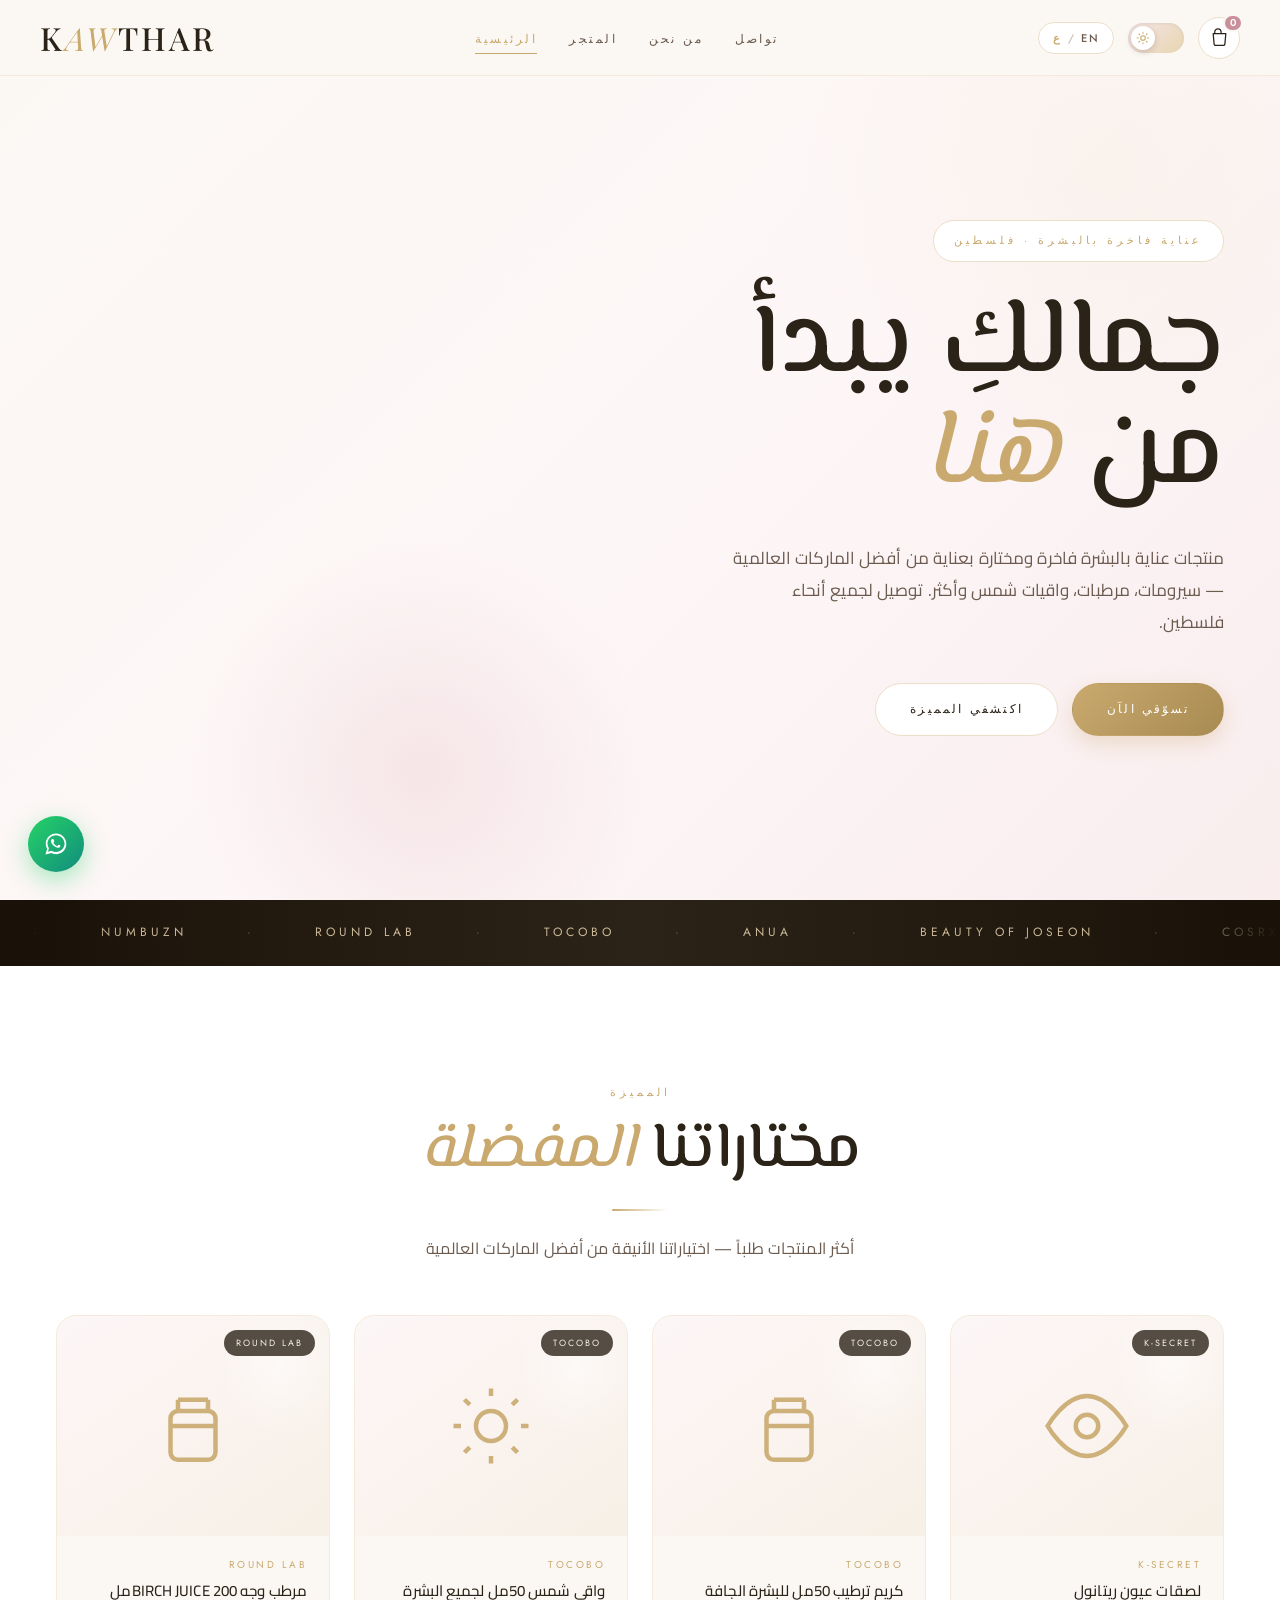
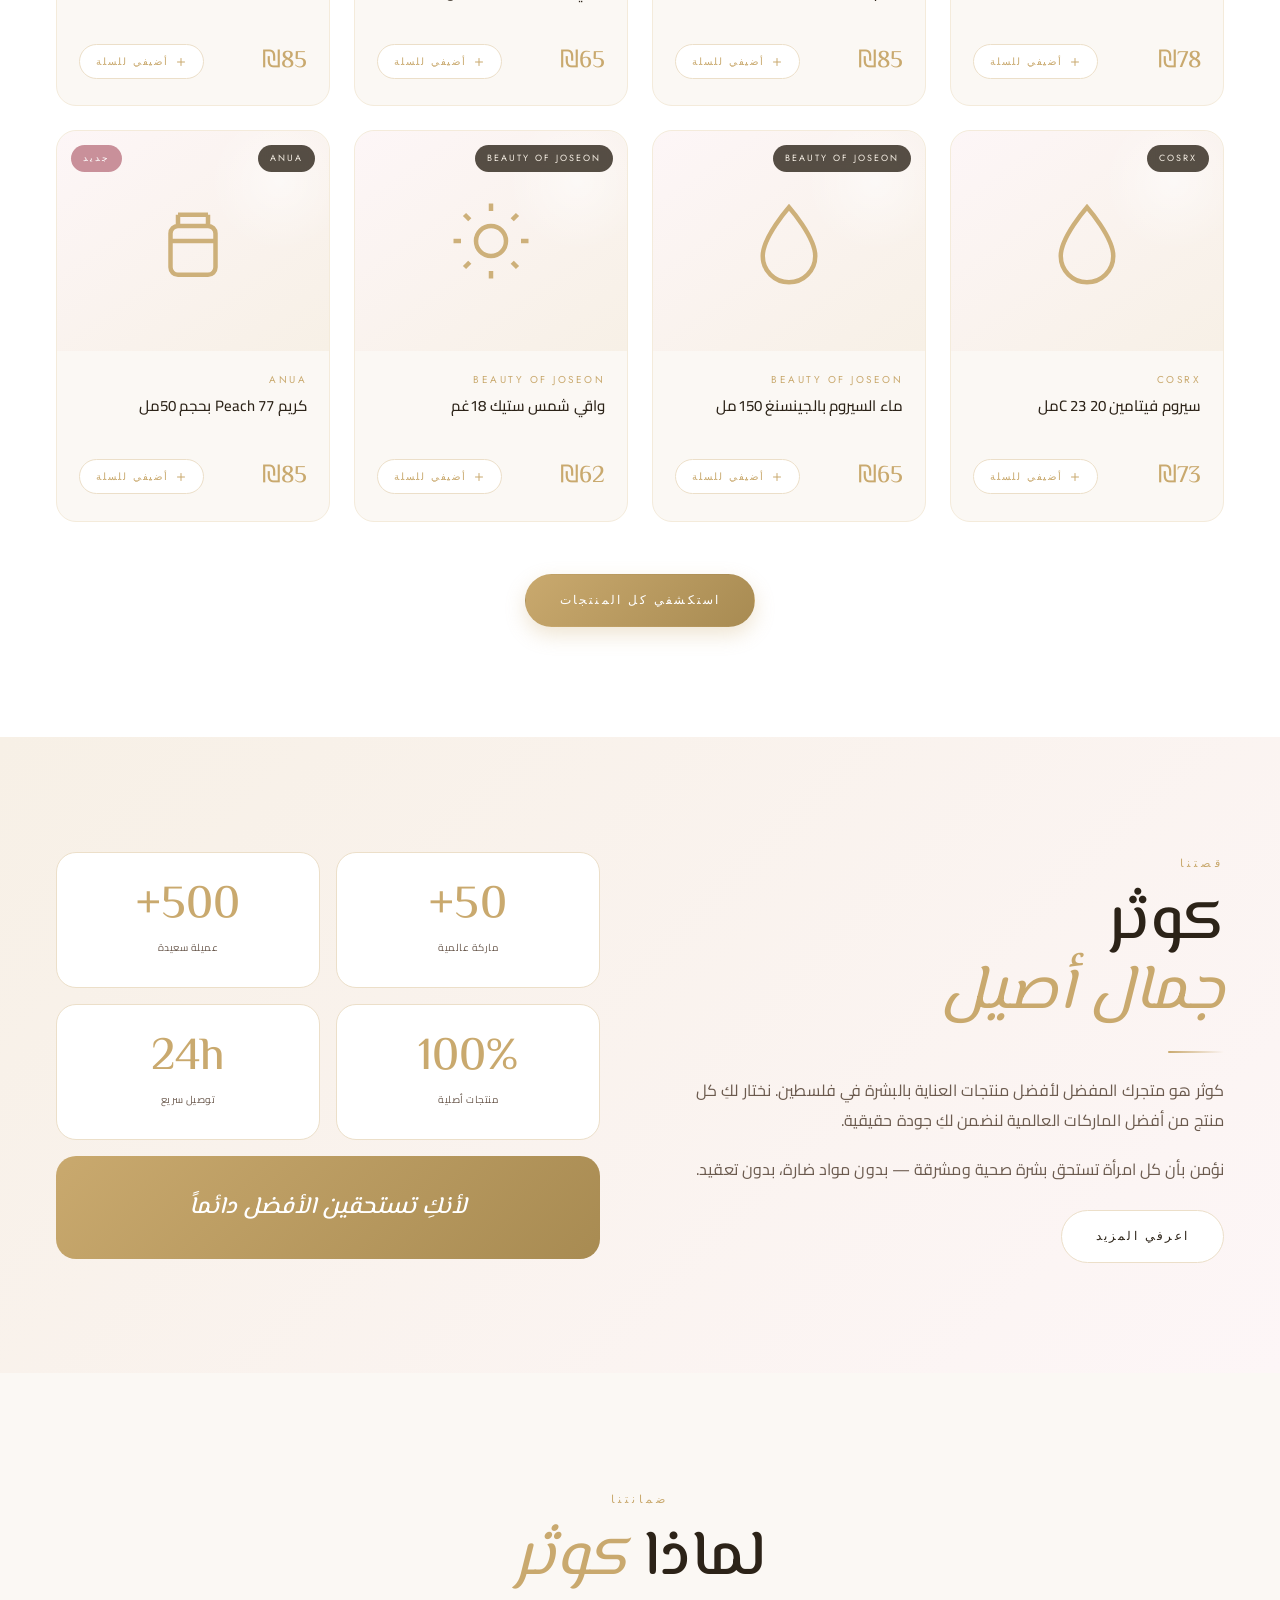
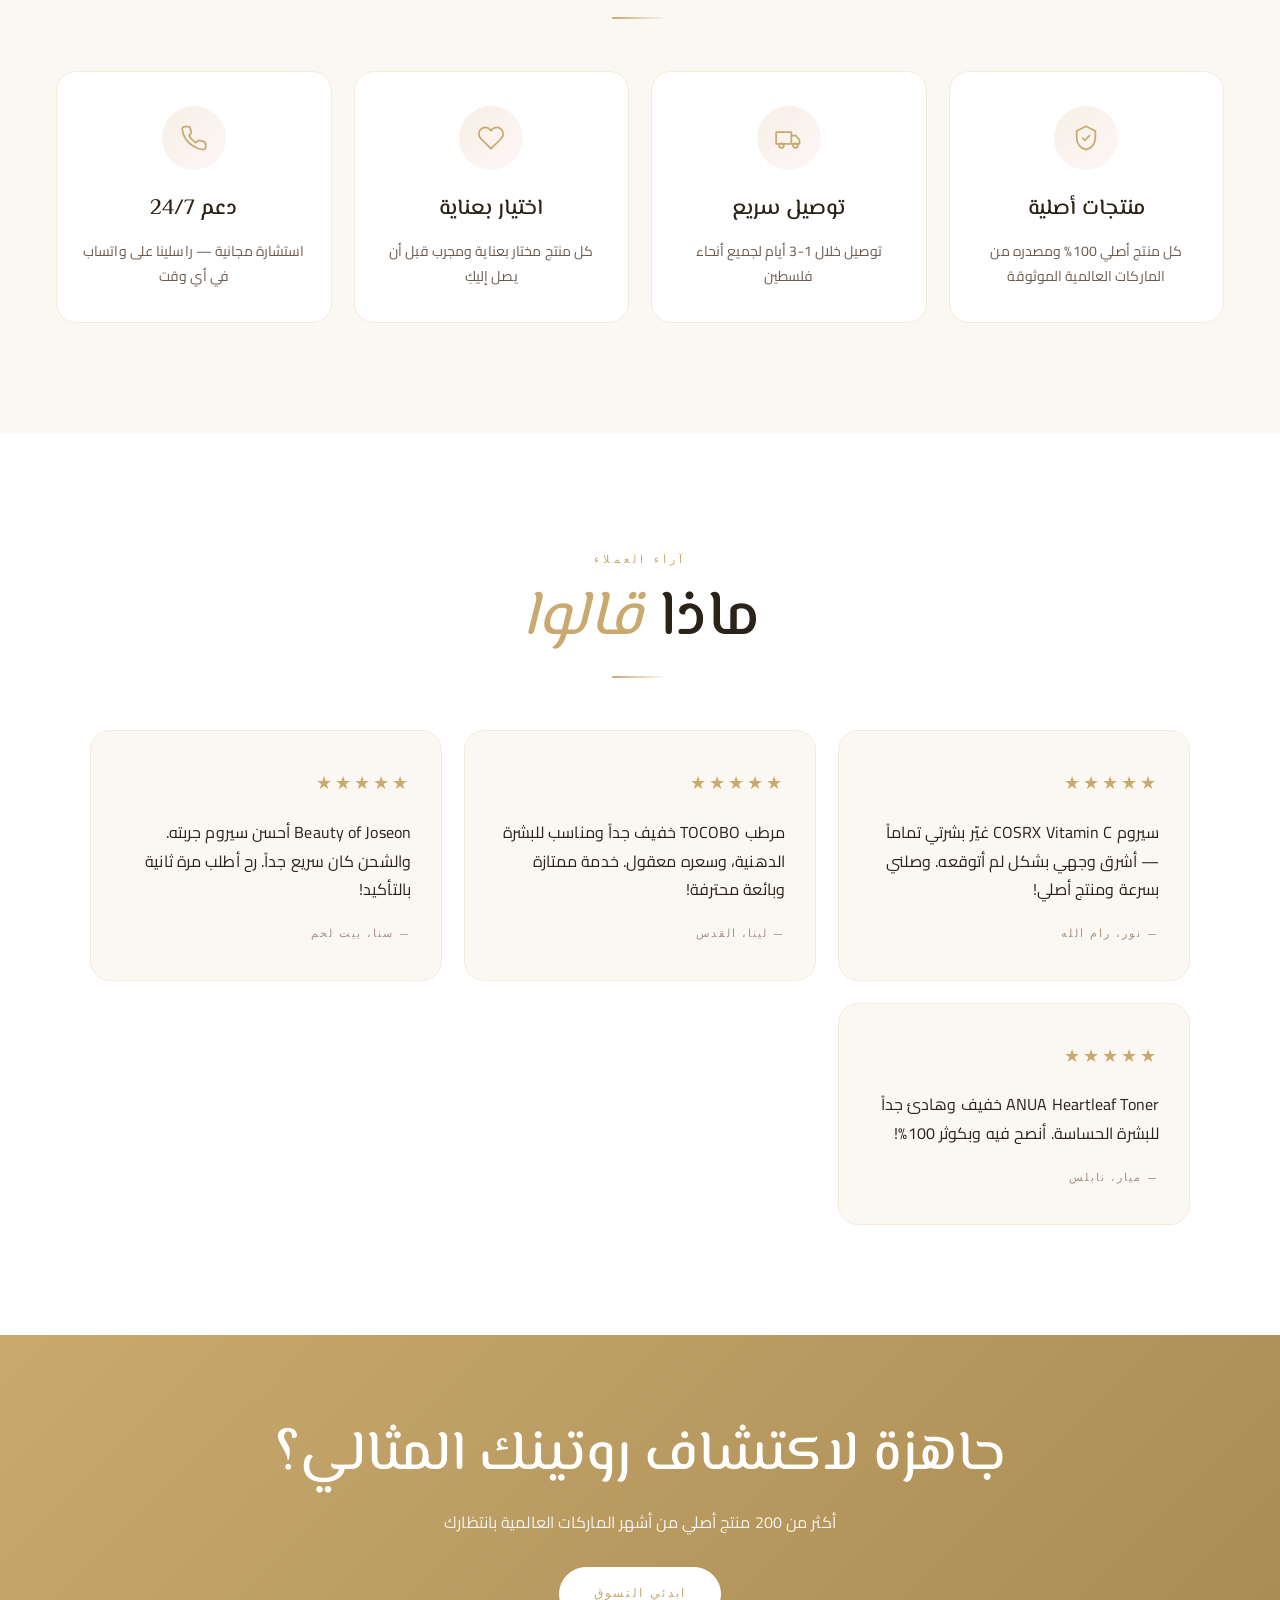
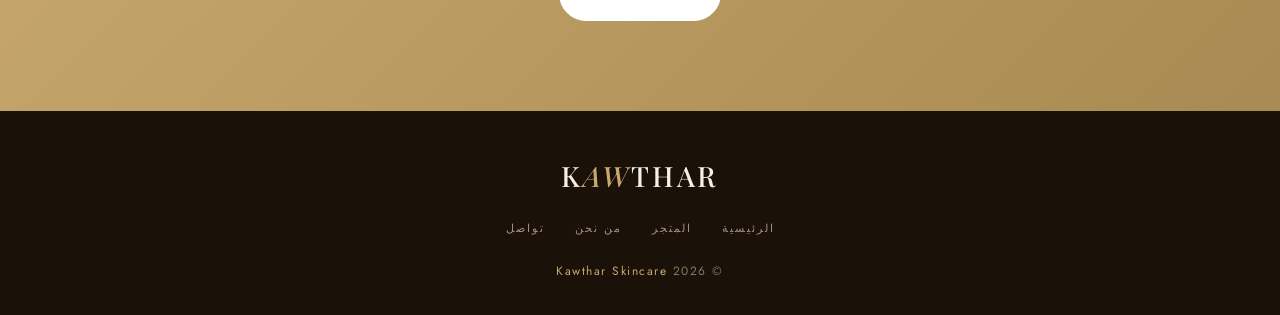
==== index.html @ 33d64863 "Your commit message" ====
<!DOCTYPE html>
<html lang="ar" dir="rtl">
<head>
<meta charset="UTF-8">
<meta name="viewport" content="width=device-width, initial-scale=1.0">
<title data-ar="كوثر | عناية فاخرة بالبشرة" data-en="Kawthar | Luxury Skincare">كوثر | عناية فاخرة بالبشرة</title>
<link rel="preconnect" href="https://fonts.googleapis.com">
<link rel="preconnect" href="https://fonts.gstatic.com" crossorigin>
<link href="https://fonts.googleapis.com/css2?family=Playfair+Display:ital,wght@0,400;0,500;0,600;1,400;1,500&family=Cormorant+Garamond:ital,wght@0,400;0,500;1,400&family=Jost:wght@300;400;500;600&family=Cairo:wght@300;400;500;600;700&family=El+Messiri:wght@400;500;600;700&display=swap" rel="stylesheet">
<link rel="stylesheet" href="shared.css">
</head>
<body>

<nav></nav>

<section class="hero">
  <div class="hero-content">
    <span class="hero-tag" data-ar="عناية فاخرة بالبشرة · فلسطين" data-en="Luxury Skincare · Palestine">عناية فاخرة بالبشرة · فلسطين</span>
    <h1>
      <span data-ar="جمالكِ يبدأ" data-en="Your beauty">جمالكِ يبدأ</span><br>
      <span data-ar="من" data-en="begins">من</span> <em data-ar="هنا" data-en="here">هنا</em>
    </h1>
    <p data-ar="منتجات عناية بالبشرة فاخرة ومختارة بعناية من أفضل الماركات العالمية — سيرومات، مرطبات، واقيات شمس وأكثر. توصيل لجميع أنحاء فلسطين."
       data-en="Luxury skincare hand-picked from the world's finest brands — serums, moisturizers, sunscreens and more. Delivery across Palestine.">
      منتجات عناية بالبشرة فاخرة ومختارة بعناية من أفضل الماركات العالمية — سيرومات، مرطبات، واقيات شمس وأكثر. توصيل لجميع أنحاء فلسطين.
    </p>
    <div class="hero-btns">
      <a href="shop.html" class="btn btn-gold" data-ar="تسوّقي الآن" data-en="Shop Now">تسوّقي الآن</a>
      <a href="#featured" class="btn btn-soft" data-ar="اكتشفي المميزة" data-en="Discover Featured">اكتشفي المميزة</a>
    </div>
  </div>
</section>

<div class="brands-bar"></div>

<section class="products-section" id="featured">
  <div class="center-wrap" style="margin-bottom:52px">
    <span class="section-tag" data-ar="المميزة" data-en="Featured">المميزة</span>
    <h2 class="section-title">
      <span data-ar="مختاراتنا" data-en="Our">مختاراتنا</span>
      <em data-ar="المفضلة" data-en="Favorites">المفضلة</em>
    </h2>
    <div class="divider"></div>
    <p class="section-sub" data-ar="أكثر المنتجات طلباً — اختياراتنا الأنيقة من أفضل الماركات العالمية"
       data-en="The most-loved picks — our curated selection from the world's finest brands">
      أكثر المنتجات طلباً — اختياراتنا الأنيقة من أفضل الماركات العالمية
    </p>
  </div>
  <div class="product-grid" id="featuredGrid"></div>
  <div style="text-align:center;margin-top:52px">
    <a href="shop.html" class="btn btn-gold" data-ar="استكشفي كل المنتجات" data-en="Browse All Products">استكشفي كل المنتجات</a>
  </div>
</section>

<section class="about-section">
  <div class="about-content">
    <span class="section-tag" data-ar="قصتنا" data-en="Our Story">قصتنا</span>
    <h2 class="section-title">
      <span data-ar="كوثر" data-en="Kawthar">كوثر</span><br>
      <em data-ar="جمال أصيل" data-en="Timeless Beauty">جمال أصيل</em>
    </h2>
    <div class="divider"></div>
    <p class="section-sub" style="margin-bottom:18px"
       data-ar="كوثر هو متجرك المفضل لأفضل منتجات العناية بالبشرة في فلسطين. نختار لكِ كل منتج من أفضل الماركات العالمية لنضمن لكِ جودة حقيقية."
       data-en="Kawthar is your favorite destination for the finest skincare in Palestine. Every product is hand-picked from the world's best brands to guarantee true quality.">
      كوثر هو متجرك المفضل لأفضل منتجات العناية بالبشرة في فلسطين.
    </p>
    <p class="section-sub" style="margin-bottom:26px"
       data-ar="نؤمن بأن كل امرأة تستحق بشرة صحية ومشرقة — بدون مواد ضارة، بدون تعقيد."
       data-en="We believe every woman deserves healthy, glowing skin — no harsh ingredients, no complications.">
      نؤمن بأن كل امرأة تستحق بشرة صحية ومشرقة.
    </p>
    <a href="about.html" class="btn btn-soft" data-ar="اعرفي المزيد" data-en="Learn More">اعرفي المزيد</a>
  </div>
  <div class="about-visuals">
    <div class="about-stat"><span class="num">50+</span><span class="lbl lbl-ar" data-ar="ماركة عالمية" data-en="Global Brands">ماركة عالمية</span></div>
    <div class="about-stat"><span class="num">500+</span><span class="lbl lbl-ar" data-ar="عميلة سعيدة" data-en="Happy Clients">عميلة سعيدة</span></div>
    <div class="about-stat"><span class="num">100%</span><span class="lbl lbl-ar" data-ar="منتجات أصلية" data-en="Authentic">منتجات أصلية</span></div>
    <div class="about-stat"><span class="num">24h</span><span class="lbl lbl-ar" data-ar="توصيل سريع" data-en="Fast Delivery">توصيل سريع</span></div>
    <div class="about-big"><p data-ar="لأنكِ تستحقين الأفضل دائماً" data-en="Because you always deserve the best">لأنكِ تستحقين الأفضل دائماً</p></div>
  </div>
</section>

<section class="policy-section center-wrap">
  <span class="section-tag" data-ar="ضمانتنا" data-en="Our Promise">ضمانتنا</span>
  <h2 class="section-title"><span data-ar="لماذا" data-en="Why">لماذا</span> <em data-ar="كوثر" data-en="Kawthar">كوثر</em></h2>
  <div class="divider"></div>
  <div class="policy-grid">
    <div class="policy-card">
      <div class="policy-icon" id="pIcon1"></div>
      <h3 data-ar="منتجات أصلية" data-en="100% Authentic">منتجات أصلية</h3>
      <p data-ar="كل منتج أصلي 100% ومصدره من الماركات العالمية الموثوقة" data-en="Every product is 100% genuine, sourced from trusted global brands.">
        كل منتج أصلي 100% ومصدره من الماركات العالمية الموثوقة
      </p>
    </div>
    <div class="policy-card">
      <div class="policy-icon" id="pIcon2"></div>
      <h3 data-ar="توصيل سريع" data-en="Fast Delivery">توصيل سريع</h3>
      <p data-ar="توصيل خلال 1-3 أيام لجميع أنحاء فلسطين" data-en="1–3 day delivery all across Palestine.">
        توصيل خلال 1-3 أيام لجميع أنحاء فلسطين
      </p>
    </div>
    <div class="policy-card">
      <div class="policy-icon" id="pIcon3"></div>
      <h3 data-ar="اختيار بعناية" data-en="Hand-picked">اختيار بعناية</h3>
      <p data-ar="كل منتج مختار بعناية ومجرب قبل أن يصل إليكِ" data-en="Every item is tried and tested before it reaches you.">
        كل منتج مختار بعناية ومجرب قبل أن يصل إليكِ
      </p>
    </div>
    <div class="policy-card">
      <div class="policy-icon" id="pIcon4"></div>
      <h3 data-ar="دعم 24/7" data-en="24/7 Support">دعم 24/7</h3>
      <p data-ar="استشارة مجانية — راسلينا على واتساب في أي وقت" data-en="Free consultation — message us on WhatsApp anytime.">
        استشارة مجانية — راسلينا على واتساب في أي وقت
      </p>
    </div>
  </div>
</section>

<section class="reviews-section">
  <span class="section-tag" data-ar="آراء العملاء" data-en="Testimonials">آراء العملاء</span>
  <h2 class="section-title"><span data-ar="ماذا" data-en="What they">ماذا</span> <em data-ar="قالوا" data-en="say">قالوا</em></h2>
  <div class="divider" style="margin:22px auto"></div>
  <div class="reviews-grid">
    <div class="review-card">
      <div class="stars">★★★★★</div>
      <blockquote data-ar="سيروم COSRX Vitamin C غيّر بشرتي تماماً — أشرق وجهي بشكل لم أتوقعه. وصلني بسرعة ومنتج أصلي!"
                  data-en="COSRX Vitamin C serum completely changed my skin — my face glows like never before. Arrived quickly, 100% authentic!">
        "سيروم COSRX Vitamin C غيّر بشرتي تماماً — أشرق وجهي بشكل لم أتوقعه."
      </blockquote>
      <div class="reviewer" data-ar="— نور، رام الله" data-en="— Noor, Ramallah">— نور، رام الله</div>
    </div>
    <div class="review-card">
      <div class="stars">★★★★★</div>
      <blockquote data-ar="مرطب TOCOBO خفيف جداً ومناسب للبشرة الدهنية، وسعره معقول. خدمة ممتازة وبائعة محترفة!"
                  data-en="TOCOBO moisturizer is so lightweight, perfect for oily skin, and priced fairly. Excellent service!">
        "مرطب TOCOBO خفيف جداً ومناسب للبشرة الدهنية."
      </blockquote>
      <div class="reviewer" data-ar="— لينا، القدس" data-en="— Lina, Jerusalem">— لينا، القدس</div>
    </div>
    <div class="review-card">
      <div class="stars">★★★★★</div>
      <blockquote data-ar="Beauty of Joseon أحسن سيروم جربته. والشحن كان سريع جداً. رح أطلب مرة ثانية بالتأكيد!"
                  data-en="Beauty of Joseon is the best serum I've tried. Super fast shipping — definitely ordering again!">
        "Beauty of Joseon أحسن سيروم جربته."
      </blockquote>
      <div class="reviewer" data-ar="— سنا، بيت لحم" data-en="— Sana, Bethlehem">— سنا، بيت لحم</div>
    </div>
    <div class="review-card">
      <div class="stars">★★★★★</div>
      <blockquote data-ar="ANUA Heartleaf Toner خفيف وهادئ جداً للبشرة الحساسة. أنصح فيه وبكوثر 100%!"
                  data-en="ANUA Heartleaf Toner is gentle and perfect for sensitive skin. I fully recommend Kawthar!">
        "ANUA Heartleaf Toner خفيف وهادئ جداً للبشرة الحساسة."
      </blockquote>
      <div class="reviewer" data-ar="— ميار، نابلس" data-en="— Mayar, Nablus">— ميار، نابلس</div>
    </div>
  </div>
</section>

<section class="cta-banner">
  <h2 data-ar="جاهزة لاكتشاف روتينك المثالي؟" data-en="Ready to find your perfect routine?">جاهزة لاكتشاف روتينك المثالي؟</h2>
  <p data-ar="أكثر من 200 منتج أصلي من أشهر الماركات العالمية بانتظارك" data-en="Over 200 authentic products from top global brands are waiting for you">
    أكثر من 200 منتج أصلي من أشهر الماركات العالمية بانتظارك
  </p>
  <a href="shop.html" class="btn btn-soft" data-ar="ابدئي التسوق" data-en="Start Shopping">ابدئي التسوق</a>
</section>

<footer></footer>

<script src="shared.js"></script>
<script>
document.getElementById('pIcon1').innerHTML = ICONS.shield;
document.getElementById('pIcon2').innerHTML = ICONS.truck;
document.getElementById('pIcon3').innerHTML = ICONS.heart;
document.getElementById('pIcon4').innerHTML = ICONS.phone;

const featured = products.filter(p => p.isFeatured).slice(0, 8);
window.filteredProducts = featured;

function renderFeatured(){
  document.getElementById('featuredGrid').innerHTML = featured.map((p,i)=> productCardHTML(p, i)).join('');
}
renderFeatured();
window.renderActiveProducts = renderFeatured;

initKawthar({ active: 'home', source: 'filteredProducts' });
</script>
</body>
</html>
---- shared.css ----
/* ============================================================
   KAWTHAR — Shared stylesheet
   Rounded, iOS-style toggles, SVG icons, dark/light, RTL/LTR
   ============================================================ */

*,*::before,*::after{box-sizing:border-box;margin:0;padding:0}

:root{
  --gold:#C9A96E;
  --gold-light:#E8D5B0;
  --gold-pale:#F7F0E6;
  --gold-deep:#A88B52;
  --pink:#F9EDEE;
  --pink-mid:#EFD4D8;
  --pink-deep:#C9909A;
  --pink-soft:#FDF6F7;
  --cream:#FBF8F4;
  --bg:#FBF8F4;
  --surface:#ffffff;
  --surface-alt:#F7F0E6;
  --text:#2C2318;
  --text-mid:#6B5A4E;
  --text-light:#A89080;
  --border:#ECDFC9;
  --border-soft:#F4EBDB;
  --shadow-lg: 0 18px 50px rgba(201,169,110,.14);
  --shadow: 0 8px 28px rgba(44,35,24,.06);
  --shadow-soft: 0 4px 14px rgba(44,35,24,.04);
  --radius-xs: 10px;
  --radius-sm: 14px;
  --radius: 20px;
  --radius-lg: 28px;
  --radius-full: 999px;
  --font-ar: 'Cairo', 'Jost', sans-serif;
  --font-en: 'Jost', sans-serif;
  --font-display: 'Playfair Display', 'Cormorant Garamond', serif;
  --font-ar-display: 'El Messiri', 'Playfair Display', serif;
  --nav-h: 76px;
  --ease: cubic-bezier(.2,.7,.2,1);
}

body.dark{
  --gold:#D9BA7F;
  --gold-light:#3A2C1A;
  --gold-pale:#2A1F11;
  --gold-deep:#E4C58E;
  --pink:#2A1F1F;
  --pink-mid:#3A2626;
  --pink-soft:#1F1616;
  --cream:#1A1108;
  --bg:#15100A;
  --surface:#22180E;
  --surface-alt:#1C1309;
  --text:#F7F0E6;
  --text-mid:#CFB79A;
  --text-light:#8B7862;
  --border:#2E2214;
  --border-soft:#241A10;
  --shadow-lg: 0 18px 50px rgba(0,0,0,.5);
  --shadow: 0 8px 28px rgba(0,0,0,.35);
  --shadow-soft: 0 4px 14px rgba(0,0,0,.25);
}

html{scroll-behavior:smooth}
body{
  font-family: var(--font-ar);
  background: var(--bg);
  color: var(--text);
  font-weight: 400;
  line-height: 1.8;
  letter-spacing: .1px;
  transition: background .35s var(--ease), color .35s var(--ease);
  overflow-x: hidden;
}
body[dir="ltr"]{ font-family: var(--font-en); letter-spacing: normal; }

/* In Arabic, headings use El Messiri for an elegant calligraphic feel */
body[dir="rtl"] .hero h1,
body[dir="rtl"] .section-title,
body[dir="rtl"] .about-big p,
body[dir="rtl"] .policy-card h3,
body[dir="rtl"] .order-card h3,
body[dir="rtl"] .contact-info h3,
body[dir="rtl"] .cart-header h2,
body[dir="rtl"] .cta-banner h2,
body[dir="rtl"] .shop-hero h1,
body[dir="rtl"] .about-hero h1{
  font-family: var(--font-ar-display);
  font-weight: 500;
  letter-spacing: 0;
}
body[dir="rtl"] .product-price,
body[dir="rtl"] .cart-total,
body[dir="rtl"] .about-stat .num{
  font-family: var(--font-ar-display);
}

a{color:inherit}
img{max-width:100%;display:block}
button{font-family:inherit;cursor:pointer}

.hide-ar{display:none}
body[dir="ltr"] .hide-ar{display:inline}
body[dir="ltr"] .hide-en{display:none}

/* ─── NAV ─────────────────────────────────────────── */
nav{
  position:fixed;top:0;left:0;right:0;z-index:100;
  background:color-mix(in srgb, var(--bg) 85%, transparent);
  backdrop-filter: blur(18px) saturate(1.2);
  -webkit-backdrop-filter: blur(18px) saturate(1.2);
  border-bottom:1px solid var(--border-soft);
  padding:14px 40px;
  display:flex;align-items:center;justify-content:space-between;gap:20px;
  height: var(--nav-h);
}
.nav-logo{
  font-family: var(--font-display);
  font-size:32px;font-weight:500;letter-spacing:3px;
  color:var(--text);text-decoration:none;text-transform:uppercase;
  line-height:1;
}
.nav-logo span{color:var(--gold);font-style:italic;font-weight:400}

.nav-links{display:flex;gap:32px;list-style:none;align-items:center}
.nav-links a{
  font-family: var(--font-en);
  font-size:12px;letter-spacing:2.5px;text-transform:uppercase;
  color:var(--text-mid);text-decoration:none;
  transition:color .3s;position:relative;padding:4px 0;
}
.nav-links a::after{
  content:'';position:absolute;bottom:-2px;left:50%;width:0;height:1px;
  background:var(--gold);transition:all .3s var(--ease);transform:translateX(-50%);
}
.nav-links a:hover{color:var(--gold)}
.nav-links a:hover::after{width:100%}
.nav-links a.active{color:var(--gold)}
.nav-links a.active::after{width:100%}

.nav-tools{display:flex;align-items:center;gap:14px}

/* Language toggle — pill */
.lang-toggle{
  background:var(--surface);
  border:1px solid var(--border);
  border-radius:var(--radius-full);
  padding:7px 14px;
  font-family:var(--font-en);
  font-size:11px;font-weight:500;letter-spacing:1.5px;
  color:var(--text-mid);
  display:flex;align-items:center;gap:6px;
  transition:all .3s var(--ease);
}
.lang-toggle:hover{border-color:var(--gold);color:var(--gold)}
.lang-toggle .lang-active{color:var(--gold);font-weight:600}
.lang-toggle .lang-sep{opacity:.4}

/* iOS-style theme switch */
.theme-switch{
  position:relative;display:inline-block;width:56px;height:30px;cursor:pointer;
}
.theme-switch input{opacity:0;width:0;height:0;position:absolute}
.theme-slider{
  position:absolute;inset:0;
  background: linear-gradient(135deg, #F5E6E8, #E8D5B0);
  border-radius: var(--radius-full);
  transition: all .4s var(--ease);
  box-shadow: inset 0 1px 3px rgba(44,35,24,.08);
}
.theme-slider::before{
  content:'';position:absolute;top:3px;left:3px;width:24px;height:24px;
  background:#fff;border-radius:50%;
  box-shadow: 0 2px 6px rgba(44,35,24,.2);
  transition: all .4s var(--ease);
  display:flex;align-items:center;justify-content:center;
  background-image: url("data:image/svg+xml;utf8,<svg xmlns='http://www.w3.org/2000/svg' viewBox='0 0 24 24' fill='none' stroke='%23C9A96E' stroke-width='1.8' stroke-linecap='round' stroke-linejoin='round'><circle cx='12' cy='12' r='4'/><path d='M12 2v2M12 20v2M4.93 4.93l1.41 1.41M17.66 17.66l1.41 1.41M2 12h2M20 12h2M4.93 19.07l1.41-1.41M17.66 6.34l1.41-1.41'/></svg>");
  background-repeat:no-repeat;background-position:center;background-size:14px;
}
.theme-switch input:checked + .theme-slider{
  background: linear-gradient(135deg, #2C2318, #1A1108);
}
.theme-switch input:checked + .theme-slider::before{
  transform: translateX(26px);
  background-color:#FBF8F4;
  background-image: url("data:image/svg+xml;utf8,<svg xmlns='http://www.w3.org/2000/svg' viewBox='0 0 24 24' fill='none' stroke='%23C9A96E' stroke-width='1.8' stroke-linecap='round' stroke-linejoin='round'><path d='M21 12.79A9 9 0 1 1 11.21 3 7 7 0 0 0 21 12.79z'/></svg>");
  background-size:14px;
}

/* Cart icon button */
.cart-btn{
  position:relative;
  background:var(--surface);
  border:1px solid var(--border);
  border-radius: var(--radius-full);
  width:42px;height:42px;
  display:flex;align-items:center;justify-content:center;
  color:var(--text);
  transition:all .3s var(--ease);
}
.cart-btn svg{width:19px;height:19px;stroke:currentColor;fill:none;stroke-width:1.6;stroke-linecap:round;stroke-linejoin:round}
.cart-btn:hover{background:var(--gold);color:#fff;border-color:var(--gold);transform:translateY(-1px)}
.cart-count{
  position:absolute;top:-4px;right:-4px;
  background:var(--pink-deep);color:#fff;
  font-family:var(--font-en);
  font-size:10px;font-weight:600;
  min-width:18px;height:18px;padding:0 5px;
  border-radius:var(--radius-full);
  display:flex;align-items:center;justify-content:center;
  border:2px solid var(--bg);
}

/* Mobile hamburger */
.mobile-menu-btn{
  display:none;
  background:var(--surface);
  border:1px solid var(--border);
  border-radius:var(--radius-full);
  width:42px;height:42px;
  align-items:center;justify-content:center;
  color:var(--text);
  transition:all .3s var(--ease);
}
.mobile-menu-btn svg{width:18px;height:18px;stroke:currentColor;fill:none;stroke-width:1.8;stroke-linecap:round}

/* ─── HERO ─────────────────────────────────────────── */
.hero{
  min-height:100vh;
  display:flex;align-items:center;
  background: linear-gradient(135deg, var(--cream) 0%, var(--pink-soft) 55%, var(--pink) 100%);
  padding: calc(var(--nav-h) + 60px) 56px 80px;
  position:relative;overflow:hidden;
}
.hero::before{
  content:'';position:absolute;top:-140px;right:-140px;width:620px;height:620px;
  border-radius:50%;
  background: radial-gradient(circle, color-mix(in srgb, var(--gold-pale) 100%, transparent) 0%, transparent 70%);
  opacity:.6;
}
.hero::after{
  content:'';position:absolute;bottom:-100px;left:15%;width:460px;height:460px;
  border-radius:50%;
  background: radial-gradient(circle, color-mix(in srgb, var(--pink-mid) 100%, transparent) 0%, transparent 70%);
  opacity:.5;
}
.hero-content{max-width:640px;position:relative;z-index:2}
.hero-tag{
  display:inline-block;
  font-family:var(--font-en);
  font-size:11px;letter-spacing:4px;text-transform:uppercase;
  color:var(--gold);margin-bottom:28px;
  background:var(--surface);
  border:1px solid var(--border);
  border-radius:var(--radius-full);
  padding:10px 20px;
}
.hero h1{
  font-family:var(--font-display);
  font-size: clamp(64px, 8.5vw, 112px);
  font-weight: 500;
  line-height: 1.02;
  letter-spacing: 1px;
  color: var(--text);
  margin-bottom: 30px;
}
.hero h1 em{color:var(--gold);font-style:italic;font-weight:400}
.hero p{
  font-size:17px;color:var(--text-mid);
  max-width:500px;margin-bottom:44px;line-height:1.9;
}
.hero-btns{display:flex;gap:14px;flex-wrap:wrap}

/* ─── BUTTONS (all rounded, no hard edges) ─── */
.btn{
  display:inline-flex;align-items:center;justify-content:center;gap:10px;
  padding:15px 34px;
  font-family:var(--font-en);font-size:12px;letter-spacing:2.2px;text-transform:uppercase;
  text-decoration:none;cursor:pointer;
  border-radius: var(--radius-full);
  transition: all .35s var(--ease);
  border:1px solid transparent;font-weight:500;
}
.btn-gold{
  background: linear-gradient(135deg, var(--gold), var(--gold-deep));
  color:#fff;
  box-shadow: 0 8px 20px rgba(201,169,110,.3);
}
.btn-gold:hover{transform:translateY(-2px);box-shadow:0 12px 28px rgba(201,169,110,.45)}
.btn-soft{
  background:var(--surface);
  border-color:var(--border);
  color:var(--text);
}
.btn-soft:hover{border-color:var(--gold);color:var(--gold)}
.btn-pink{
  background: linear-gradient(135deg, var(--pink-deep), #B37D87);
  color:#fff;
  box-shadow: 0 8px 20px rgba(201,144,154,.3);
}
.btn-pink:hover{transform:translateY(-2px);box-shadow:0 12px 28px rgba(201,144,154,.45)}
.btn svg{width:15px;height:15px;stroke:currentColor;fill:none;stroke-width:1.8;stroke-linecap:round;stroke-linejoin:round}

/* ─── BRANDS BAR (animated marquee) ─── */
.brands-bar{
  background: linear-gradient(90deg, #1A1108, #2C2318, #1A1108);
  padding:22px 0;overflow:hidden;position:relative;
}
.brands-bar::before,.brands-bar::after{
  content:'';position:absolute;top:0;bottom:0;width:120px;z-index:2;pointer-events:none;
}
.brands-bar::before{left:0;background:linear-gradient(90deg, #1A1108, transparent)}
.brands-bar::after{right:0;background:linear-gradient(-90deg, #1A1108, transparent)}
.brands-track{
  display:flex;gap:60px;width:max-content;
  animation: marquee 35s linear infinite;
}
.brands-track span{
  font-family:var(--font-en);font-size:12px;letter-spacing:4px;
  color:var(--gold-light);text-transform:uppercase;opacity:.85;
  white-space:nowrap;
}
.brands-track .dot{color:var(--gold);opacity:.5}
@keyframes marquee{
  from{transform:translateX(0)}
  to{transform:translateX(-50%)}
}
body[dir="rtl"] .brands-track{animation-direction: reverse}

/* ─── SECTIONS ─── */
section{padding:110px 56px}
.section-tag{
  font-family:var(--font-en);
  font-size:11px;letter-spacing:4px;text-transform:uppercase;
  color:var(--gold);margin-bottom:14px;
  display:inline-block;
}
.section-title{
  font-family:var(--font-display);
  font-size: clamp(42px, 5vw, 68px);
  font-weight:500;line-height:1.1;color:var(--text);
  margin-bottom:18px;letter-spacing:.5px;
}
.section-title em{color:var(--gold);font-style:italic;font-weight:400}
.section-sub{
  font-size:16px;color:var(--text-mid);
  line-height:1.9;max-width:560px;
}
.divider{
  width:56px;height:2px;
  background: linear-gradient(90deg, var(--gold), transparent);
  margin:22px 0;border-radius:var(--radius-full);
}
.center-wrap{text-align:center}
.center-wrap .section-sub{margin-inline:auto}
.center-wrap .divider{margin:22px auto}

/* ─── PRODUCTS GRID ─── */
.products-section{background:var(--surface)}
.product-grid{
  display:grid;
  grid-template-columns:repeat(auto-fill, minmax(250px, 1fr));
  gap:24px;
  max-width:1320px;margin:0 auto;
}
.product-card{
  background:var(--bg);
  border:1px solid var(--border-soft);
  border-radius: var(--radius);
  transition: all .35s var(--ease);
  cursor:pointer;position:relative;overflow:hidden;
  display:flex;flex-direction:column;
}
.product-card:hover{
  transform:translateY(-6px);
  box-shadow: var(--shadow-lg);
  border-color: var(--gold-light);
}
.product-img-wrap{
  width:100%;height:220px;
  background: linear-gradient(145deg, var(--pink-soft), var(--gold-pale));
  display:flex;align-items:center;justify-content:center;
  position:relative;overflow:hidden;
  border-radius: var(--radius) var(--radius) 0 0;
}
.product-img-wrap svg{
  width:90px;height:90px;stroke:var(--gold);fill:none;stroke-width:1.2;
  transition: transform .5s var(--ease);
  opacity:.9;
}
.product-card:hover .product-img-wrap svg{transform:scale(1.08) rotate(-3deg)}
.product-img-wrap::before{
  content:'';position:absolute;width:140px;height:140px;
  background: radial-gradient(circle, rgba(255,255,255,.5), transparent 70%);
  border-radius:50%;top:-20px;right:-20px;
}

.brand-badge{
  position:absolute;top:14px;
  font-family:var(--font-en);
  font-size:9px;letter-spacing:2px;text-transform:uppercase;
  background: color-mix(in srgb, var(--text) 80%, transparent);
  color:var(--gold-pale);
  padding:5px 12px;
  border-radius: var(--radius-full);
  backdrop-filter: blur(4px);
  z-index:2;
}
body[dir="rtl"] .brand-badge{right:14px}
body[dir="ltr"] .brand-badge{left:14px}

.new-badge{
  position:absolute;top:14px;
  font-family:var(--font-en);
  font-size:9px;letter-spacing:2px;text-transform:uppercase;
  background: var(--pink-deep);color:#fff;
  padding:5px 12px;
  border-radius: var(--radius-full);
  z-index:2;
}
body[dir="rtl"] .new-badge{left:14px}
body[dir="ltr"] .new-badge{right:14px}

.product-info{padding:20px 22px 22px;flex:1;display:flex;flex-direction:column}
.product-brand-label{
  font-family:var(--font-en);
  font-size:10px;letter-spacing:2.5px;text-transform:uppercase;
  color:var(--gold);margin-bottom:6px;
}
.product-card h3{
  font-family:var(--font-ar);
  font-size:15px;font-weight:500;color:var(--text);
  margin-bottom:16px;line-height:1.5;min-height:44px;flex:1;
}
body[dir="ltr"] .product-card h3{font-family:var(--font-en)}
.product-footer{display:flex;align-items:center;justify-content:space-between;gap:10px}
.product-price{
  font-family:var(--font-display);
  font-size:24px;color:var(--gold);font-weight:500;
}
.add-btn{
  font-family:var(--font-en);
  font-size:10px;letter-spacing:1.8px;text-transform:uppercase;
  color:var(--gold);background:var(--surface);
  border:1px solid var(--border);
  padding:9px 16px;
  border-radius: var(--radius-full);
  transition: all .3s var(--ease);
  font-weight:500;
  display:inline-flex;align-items:center;gap:6px;
}
.add-btn svg{width:12px;height:12px;stroke:currentColor;fill:none;stroke-width:2;stroke-linecap:round;stroke-linejoin:round}
.add-btn:hover{background:var(--gold);color:#fff;border-color:var(--gold)}
.add-btn.added{background:var(--gold);color:#fff;border-color:var(--gold)}

/* ─── FILTER BAR ─── */
.filter-wrap{
  max-width:1320px;margin:0 auto 44px;
  display:flex;flex-direction:column;gap:20px;
}
.search-bar{
  position:relative;max-width:480px;width:100%;margin:0 auto;
}
.search-bar input{
  width:100%;padding:14px 46px;
  background:var(--surface);
  border:1px solid var(--border);
  border-radius: var(--radius-full);
  font-family:inherit;font-size:14px;color:var(--text);
  outline:none;transition:all .3s var(--ease);
}
body[dir="rtl"] .search-bar input{text-align:right}
.search-bar input:focus{border-color:var(--gold);box-shadow:0 0 0 3px rgba(201,169,110,.12)}
.search-bar svg{
  position:absolute;top:50%;transform:translateY(-50%);
  width:16px;height:16px;stroke:var(--text-light);fill:none;stroke-width:1.8;stroke-linecap:round;stroke-linejoin:round;
}
body[dir="rtl"] .search-bar svg{right:18px}
body[dir="ltr"] .search-bar svg{left:18px}

.filter-bar{
  display:flex;flex-wrap:wrap;gap:10px;justify-content:center;
}
.filter-btn{
  font-family:var(--font-en);
  font-size:11px;letter-spacing:2.2px;text-transform:uppercase;
  padding:10px 22px;
  border:1px solid var(--border);
  background:var(--surface);color:var(--text-mid);
  border-radius: var(--radius-full);
  transition: all .3s var(--ease);font-weight:500;
}
.filter-btn span{font-family:var(--font-ar);letter-spacing:0;margin-inline-start:4px}
body[dir="ltr"] .filter-btn span{display:none}
.filter-btn:hover{border-color:var(--gold);color:var(--gold)}
.filter-btn.active{
  background: linear-gradient(135deg, var(--gold), var(--gold-deep));
  color:#fff;border-color:var(--gold);
  box-shadow: 0 6px 18px rgba(201,169,110,.28);
}

.product-count{
  text-align:center;font-family:var(--font-en);
  font-size:12px;letter-spacing:2px;color:var(--text-light);
  text-transform:uppercase;margin-bottom:28px;
}
.product-count b{color:var(--gold);font-family:var(--font-display);font-size:18px;margin:0 4px}

/* Sticky filter for shop */
.sticky-filter{
  position:sticky;top:var(--nav-h);z-index:50;
  background: color-mix(in srgb, var(--bg) 92%, transparent);
  backdrop-filter: blur(14px);
  padding:22px 0 16px;
  border-bottom:1px solid var(--border-soft);
  margin-bottom: 28px;
}

/* ─── ABOUT SECTION ─── */
.about-section{
  background: linear-gradient(135deg, var(--gold-pale) 0%, var(--pink-soft) 100%);
  display:flex;gap:80px;align-items:center;flex-wrap:wrap;
}
.about-content{flex:1;min-width:320px}
.about-visuals{flex:1;min-width:300px;display:grid;grid-template-columns:1fr 1fr;gap:16px}
.about-stat{
  background:var(--surface);
  border:1px solid var(--border);
  padding:30px 22px;text-align:center;
  border-radius: var(--radius);
  transition: all .35s var(--ease);
}
.about-stat:hover{transform:translateY(-4px);box-shadow:var(--shadow)}
.about-stat .num{
  font-family:var(--font-display);
  font-size:46px;font-weight:500;color:var(--gold);
  display:block;line-height:1;
}
.about-stat .lbl{
  font-family:var(--font-en);
  font-size:10px;letter-spacing:2px;text-transform:uppercase;
  color:var(--text-mid);margin-top:10px;display:block;
}
body[dir="rtl"] .about-stat .lbl-ar{font-family:var(--font-ar);letter-spacing:.5px}
.about-big{
  grid-column:1/-1;
  background: linear-gradient(135deg, var(--gold), var(--gold-deep));
  padding:30px;text-align:center;
  border-radius: var(--radius);
}
.about-big p{
  font-family:var(--font-display);
  font-size:24px;font-style:italic;color:#fff;font-weight:400;
}

/* ─── REVIEWS ─── */
.reviews-section{background:var(--surface);text-align:center}
.reviews-grid{
  display:grid;grid-template-columns:repeat(auto-fit,minmax(280px,1fr));
  gap:22px;max-width:1100px;margin:52px auto 0;
}
.review-card{
  background: var(--bg);
  border:1px solid var(--border-soft);
  padding:36px 30px;
  border-radius: var(--radius);
  transition: all .35s var(--ease);
  text-align: start;
}
.review-card:hover{transform:translateY(-4px);box-shadow:var(--shadow)}
.stars{color:var(--gold);font-size:18px;letter-spacing:3px;margin-bottom:18px}
.review-card blockquote{
  font-size:16px;font-weight:400;color:var(--text);
  line-height:1.8;margin-bottom:20px;
}
.reviewer{
  font-family:var(--font-en);
  font-size:11px;letter-spacing:2px;text-transform:uppercase;
  color:var(--text-light);
}

/* ─── POLICY / GUARANTEE CARDS ─── */
.policy-section{background:var(--bg)}
.policy-grid{
  display:grid;grid-template-columns:repeat(auto-fit,minmax(220px,1fr));
  gap:22px;max-width:1200px;margin:52px auto 0;
}
.policy-card{
  background: var(--surface);
  border:1px solid var(--border-soft);
  padding:34px 26px;text-align:center;
  border-radius: var(--radius);
  transition: all .35s var(--ease);
}
.policy-card:hover{transform:translateY(-6px);box-shadow:var(--shadow-lg);border-color:var(--gold-light)}
.policy-icon{
  width:64px;height:64px;
  background: linear-gradient(135deg, var(--gold-pale), var(--pink-soft));
  border-radius:50%;
  display:flex;align-items:center;justify-content:center;
  margin:0 auto 20px;
}
.policy-icon svg{width:28px;height:28px;stroke:var(--gold);fill:none;stroke-width:1.5;stroke-linecap:round;stroke-linejoin:round}
.policy-card h3{
  font-family:var(--font-display);
  font-size:22px;font-weight:500;color:var(--text);margin-bottom:10px;
}
.policy-card p{
  font-size:14px;color:var(--text-mid);line-height:1.75;
}

/* ─── ORDER OPTIONS ─── */
.order-section{
  background: linear-gradient(135deg, #1A1108, #2C2318);
  padding:110px 56px;text-align:center;
  color: var(--gold-pale);
}
.order-section .section-title{color:var(--gold-pale)}
.order-section .section-sub{color:var(--text-light);margin-inline:auto}
.order-options{
  display:flex;gap:22px;justify-content:center;flex-wrap:wrap;margin-top:48px;
  max-width:1050px;margin-inline:auto;
}
.order-card{
  background: rgba(255,255,255,.04);
  border:1px solid rgba(201,169,110,.22);
  padding:40px 30px;flex:1;min-width:240px;max-width:300px;
  text-align:center;
  border-radius: var(--radius);
  transition: all .35s var(--ease);
}
.order-card:hover{border-color:var(--gold);background:rgba(255,255,255,.07);transform:translateY(-4px)}
.order-icon{
  width:56px;height:56px;margin:0 auto 18px;
  background: linear-gradient(135deg, rgba(201,169,110,.2), rgba(201,169,110,.06));
  border-radius:50%;
  display:flex;align-items:center;justify-content:center;
}
.order-icon svg{width:26px;height:26px;stroke:var(--gold);fill:none;stroke-width:1.6;stroke-linecap:round;stroke-linejoin:round}
.order-card h3{
  font-family:var(--font-display);
  font-size:24px;font-weight:500;color:var(--gold-pale);margin-bottom:12px;
}
.order-card p{font-size:14px;color:#C8B399;line-height:1.75;margin-bottom:24px}

/* ─── CONTACT ─── */
.contact-section{background:var(--bg);text-align:center}
.contact-wrap{
  display:flex;gap:60px;max-width:1050px;margin:52px auto 0;
  flex-wrap:wrap;text-align:start;
}
.contact-info{flex:1;min-width:260px}
.contact-info h3{
  font-family:var(--font-display);
  font-size:30px;font-weight:500;margin-bottom:22px;color:var(--text);
}
.contact-info p{font-size:14px;color:var(--text-mid);line-height:1.85;margin-bottom:14px;display:flex;align-items:center;gap:10px}
.contact-info p svg{width:16px;height:16px;stroke:var(--gold);fill:none;stroke-width:1.7;stroke-linecap:round;stroke-linejoin:round;flex-shrink:0}
.contact-info a{color:var(--gold);text-decoration:none;transition:color .3s}
.contact-info a:hover{color:var(--gold-deep)}
.contact-info .meta{font-size:13px;color:var(--text-light);margin-top:22px;padding-top:22px;border-top:1px solid var(--border-soft);display:block}

.contact-form-wrap{flex:1;min-width:280px}
.contact-form{display:flex;flex-direction:column;gap:14px}
.contact-form input,.contact-form textarea,.contact-form select{
  background: var(--surface);
  border:1px solid var(--border);
  color:var(--text);
  padding:14px 20px;
  font-family:inherit;font-size:14px;font-weight:400;
  border-radius: var(--radius-sm);
  outline:none;resize:none;
  transition:all .3s var(--ease);width:100%;
}
body[dir="rtl"] .contact-form input,
body[dir="rtl"] .contact-form textarea,
body[dir="rtl"] .contact-form select{text-align:right}
.contact-form input:focus,.contact-form textarea:focus,.contact-form select:focus{
  border-color:var(--gold);box-shadow:0 0 0 3px rgba(201,169,110,.12);
}
.contact-form textarea{height:130px}

#cartSummaryBox{
  display:none;
  background: var(--gold-pale);
  border:1px solid var(--border);
  padding:16px 18px;
  border-radius: var(--radius-sm);
  font-size:13px;color:var(--text-mid);line-height:1.85;
}
#successMsg{
  display:none;
  background:#E8F5E9;border:1px solid #A5D6A7;
  padding:18px;text-align:center;color:#2E7D32;
  font-size:14px;border-radius:var(--radius-sm);
}
body.dark #successMsg{background:#1B2E1C;color:#A5D6A7;border-color:#2E7D32}

/* ─── CART MODAL ─── */
.cart-modal{
  display:none;
  position:fixed;inset:0;z-index:999;
  background:rgba(44,35,24,.55);
  backdrop-filter: blur(6px);
  animation: fadeIn .3s var(--ease);
}
.cart-modal.open{display:flex}
body[dir="rtl"] .cart-modal.open{justify-content:flex-start}
body[dir="ltr"] .cart-modal.open{justify-content:flex-end}
@keyframes fadeIn{from{opacity:0}to{opacity:1}}

.cart-panel{
  background:var(--bg);
  width:400px;max-width:100vw;min-height:100vh;
  padding:28px 30px;
  overflow-y:auto;
  animation: slideIn .35s var(--ease);
  display:flex;flex-direction:column;
}
body[dir="rtl"] .cart-panel{border-left:1px solid var(--border-soft)}
body[dir="ltr"] .cart-panel{border-right:1px solid var(--border-soft)}
@keyframes slideIn{from{transform:translateX(-20px);opacity:0}to{transform:none;opacity:1}}
@keyframes slideInRight{from{transform:translateX(20px);opacity:0}to{transform:none;opacity:1}}
body[dir="ltr"] .cart-panel{animation-name: slideInRight}

.cart-header{display:flex;align-items:center;justify-content:space-between;margin-bottom:26px}
.cart-header h2{
  font-family:var(--font-display);
  font-size:30px;font-weight:500;color:var(--text);
}
.close-cart{
  background:var(--surface);
  border:1px solid var(--border);
  border-radius:var(--radius-full);
  width:38px;height:38px;
  display:flex;align-items:center;justify-content:center;
  color:var(--text-mid);
  transition:all .3s var(--ease);
}
.close-cart:hover{background:var(--gold);color:#fff;border-color:var(--gold)}
.close-cart svg{width:15px;height:15px;stroke:currentColor;fill:none;stroke-width:2;stroke-linecap:round}

.cart-items{display:flex;flex-direction:column;gap:14px;margin-bottom:24px;flex:1}
.cart-item{
  display:flex;gap:14px;align-items:center;
  background:var(--surface);border:1px solid var(--border-soft);
  padding:14px 16px;border-radius:var(--radius-sm);
}
.cart-item-img{
  width:48px;height:48px;border-radius:var(--radius-xs);
  background:linear-gradient(135deg,var(--pink-soft),var(--gold-pale));
  display:flex;align-items:center;justify-content:center;flex-shrink:0;
}
.cart-item-img svg{width:26px;height:26px;stroke:var(--gold);fill:none;stroke-width:1.3}
.cart-item-info{flex:1;min-width:0}
.cart-item-info .brand{
  font-family:var(--font-en);font-size:9px;letter-spacing:1.8px;
  text-transform:uppercase;color:var(--gold);margin-bottom:3px;
}
.cart-item-info h4{font-size:13px;font-weight:500;color:var(--text);margin-bottom:4px;line-height:1.4}
.cart-item-info .price{font-family:var(--font-display);font-size:18px;color:var(--gold);font-weight:500}
.remove-btn{
  background:transparent;border:1px solid var(--border-soft);
  color:var(--text-light);width:30px;height:30px;
  border-radius:50%;
  display:flex;align-items:center;justify-content:center;
  transition:all .3s var(--ease);flex-shrink:0;
}
.remove-btn:hover{background:var(--pink-deep);color:#fff;border-color:var(--pink-deep)}
.remove-btn svg{width:12px;height:12px;stroke:currentColor;fill:none;stroke-width:2;stroke-linecap:round}

.cart-empty{
  font-size:14px;color:var(--text-light);text-align:center;
  padding:50px 20px;display:flex;flex-direction:column;align-items:center;gap:14px;
}
.cart-empty svg{width:60px;height:60px;stroke:var(--text-light);fill:none;stroke-width:1;opacity:.6}

.cart-footer{border-top:1px solid var(--border-soft);padding-top:20px;margin-top:auto}
.cart-total{
  display:flex;justify-content:space-between;align-items:baseline;
  font-family:var(--font-display);
  font-size:26px;color:var(--text);margin-bottom:18px;font-weight:500;
}
.cart-total span:last-child{color:var(--gold)}

/* ─── WHATSAPP FLOAT ─── */
.wa-float{
  position:fixed;bottom:28px;z-index:200;
  background: linear-gradient(135deg, #25D366, #128C7E);
  color:#fff;width:56px;height:56px;
  border-radius:50%;
  display:flex;align-items:center;justify-content:center;
  text-decoration:none;
  box-shadow: 0 8px 24px rgba(37,211,102,.4);
  transition: transform .3s var(--ease);
}
body[dir="rtl"] .wa-float{left:28px}
body[dir="ltr"] .wa-float{right:28px}
.wa-float:hover{transform:scale(1.08)}
.wa-float svg{width:26px;height:26px;fill:#fff}

/* ─── TOAST ─── */
.toast{
  position:fixed;bottom:32px;left:50%;transform:translateX(-50%) translateY(20px);
  background:var(--text);color:var(--bg);
  padding:14px 26px;font-size:14px;font-weight:500;
  border-radius: var(--radius-full);
  box-shadow: var(--shadow-lg);
  opacity:0;pointer-events:none;transition: all .3s var(--ease);
  z-index:9999;display:flex;align-items:center;gap:10px;
}
.toast.show{opacity:1;transform:translateX(-50%) translateY(0)}
.toast svg{width:16px;height:16px;stroke:var(--gold);fill:none;stroke-width:2;stroke-linecap:round;stroke-linejoin:round}

/* ─── FOOTER ─── */
footer{
  background: #1A1108;
  color:var(--text-light);text-align:center;padding:40px 48px 32px;
  font-family:var(--font-en);font-size:12px;letter-spacing:1.5px;
}
footer .footer-brand{
  font-family:var(--font-display);font-size:28px;font-weight:500;
  letter-spacing:3px;color:var(--gold-pale);text-transform:uppercase;
  margin-bottom:18px;
}
footer .footer-brand span{color:var(--gold);font-style:italic}
.footer-links{display:flex;gap:30px;justify-content:center;margin-bottom:22px;flex-wrap:wrap}
.footer-links a{
  color:var(--text-light);text-decoration:none;
  font-size:11px;letter-spacing:2px;text-transform:uppercase;
  transition:color .3s;
}
.footer-links a:hover{color:var(--gold)}
footer .copyright{color:#8B7862;margin-top:8px}
footer .copyright span{color:var(--gold)}

/* ─── CTA BANNER (landing) ─── */
.cta-banner{
  background: linear-gradient(135deg, var(--gold), var(--gold-deep));
  padding:90px 48px;text-align:center;color:#fff;
}
.cta-banner h2{
  font-family:var(--font-display);
  font-size:clamp(36px,5vw,56px);
  font-weight:500;line-height:1.1;margin-bottom:22px;
}
.cta-banner p{font-size:16px;opacity:.9;margin-bottom:30px;max-width:520px;margin-inline:auto}
.cta-banner .btn-soft{background:#fff;color:var(--gold);border-color:#fff}
.cta-banner .btn-soft:hover{background:transparent;color:#fff;border-color:#fff}

/* ─── MEDIA QUERIES ─── */
@media(max-width:900px){
  nav{padding:14px 22px}
  .nav-links{
    display:none;
    position:absolute;top:100%;left:0;right:0;
    background:var(--bg);border-bottom:1px solid var(--border);
    flex-direction:column;padding:20px 22px;gap:18px;
    box-shadow: var(--shadow);
  }
  .nav-links.open{display:flex}
  .mobile-menu-btn{display:flex}
  .nav-logo{font-size:26px;letter-spacing:2px}
  .nav-tools{gap:10px}
  section{padding:80px 22px}
  .hero{padding: calc(var(--nav-h) + 40px) 22px 70px}
  .about-section{flex-direction:column;gap:40px}
  .contact-wrap{flex-direction:column;gap:40px}
  .cart-panel{width:100vw}
  .product-grid{grid-template-columns:repeat(auto-fill,minmax(160px,1fr));gap:14px}
  .product-img-wrap{height:170px}
  .product-img-wrap svg{width:70px;height:70px}
  .filter-btn{padding:8px 16px;font-size:10px}
}

@media(max-width:520px){
  .hero-tag{font-size:10px;padding:8px 16px}
  .nav-tools .lang-toggle{padding:6px 10px;font-size:10px}
  .theme-switch{width:48px;height:26px}
  .theme-switch input:checked + .theme-slider::before{transform:translateX(22px)}
  .theme-slider::before{width:20px;height:20px}
  .section-title{font-size:38px}
  .hero h1{font-size:56px}
  footer .footer-links{gap:18px}
}
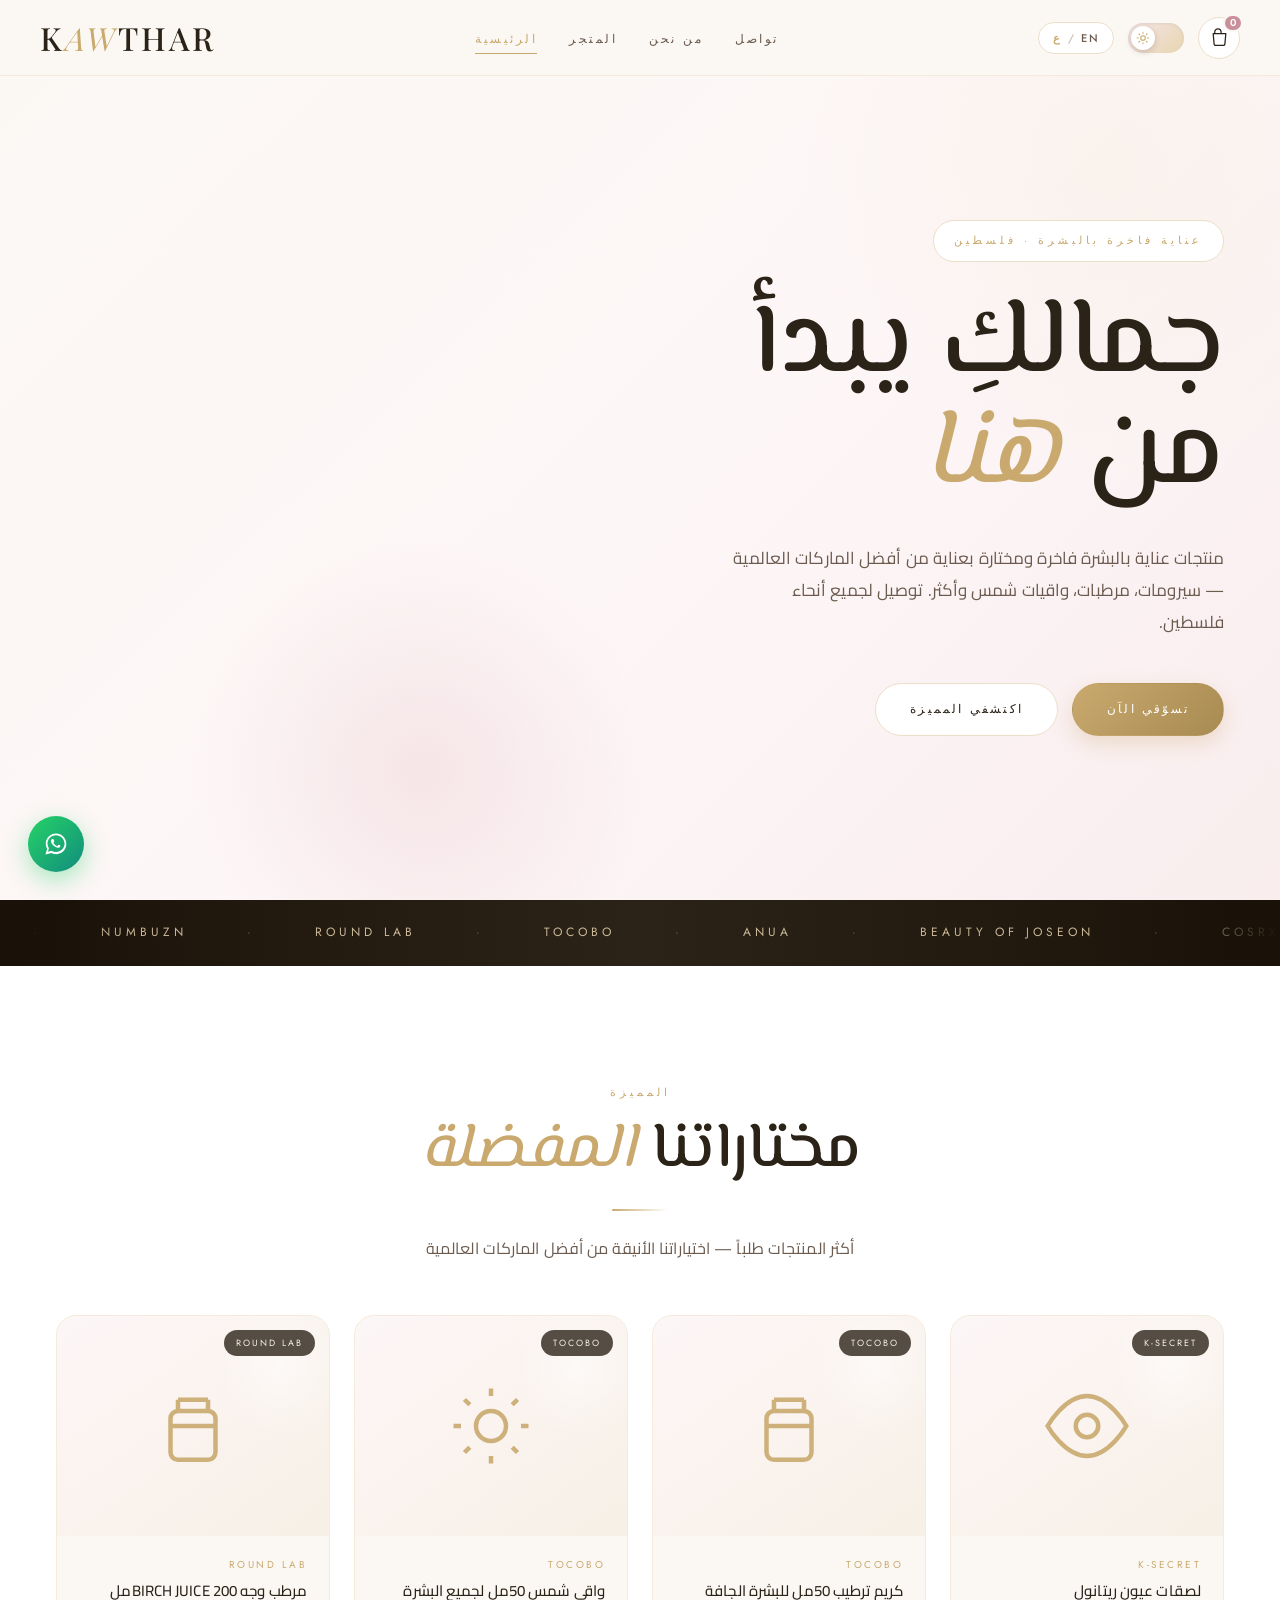
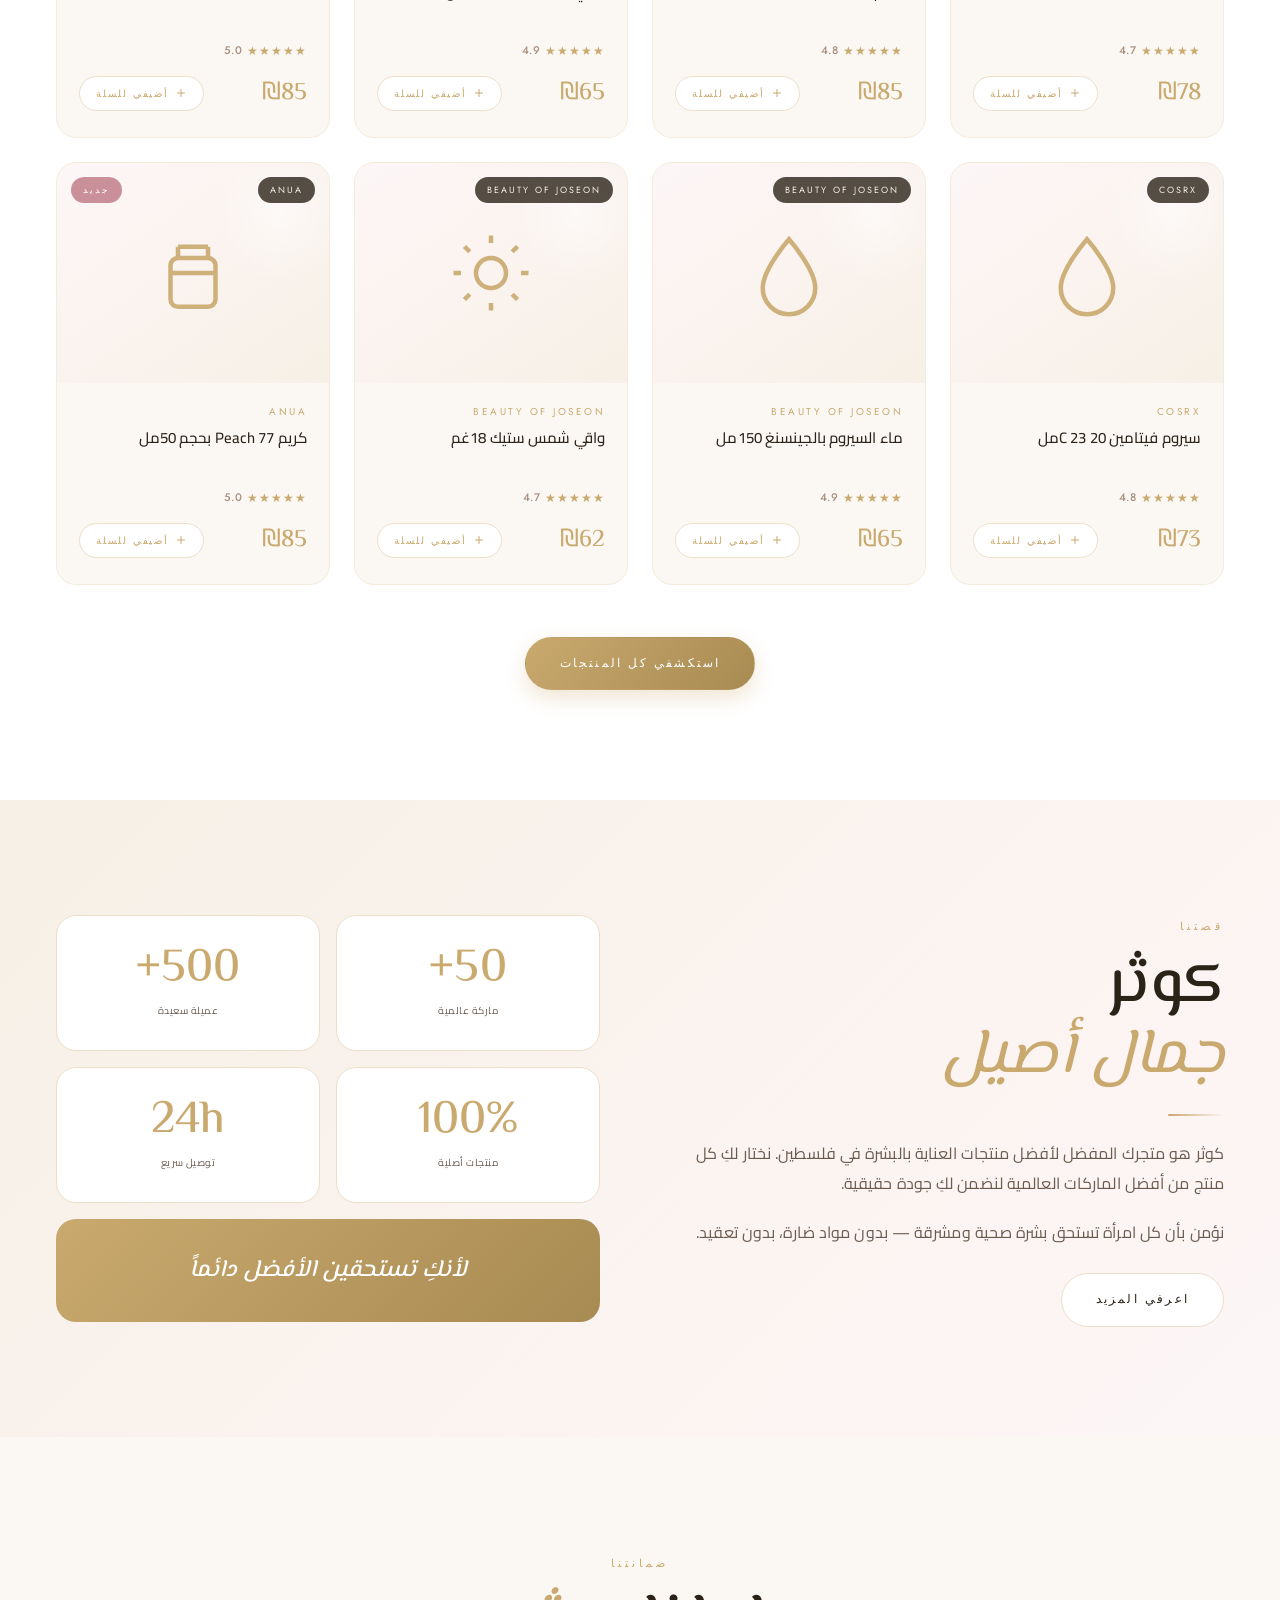
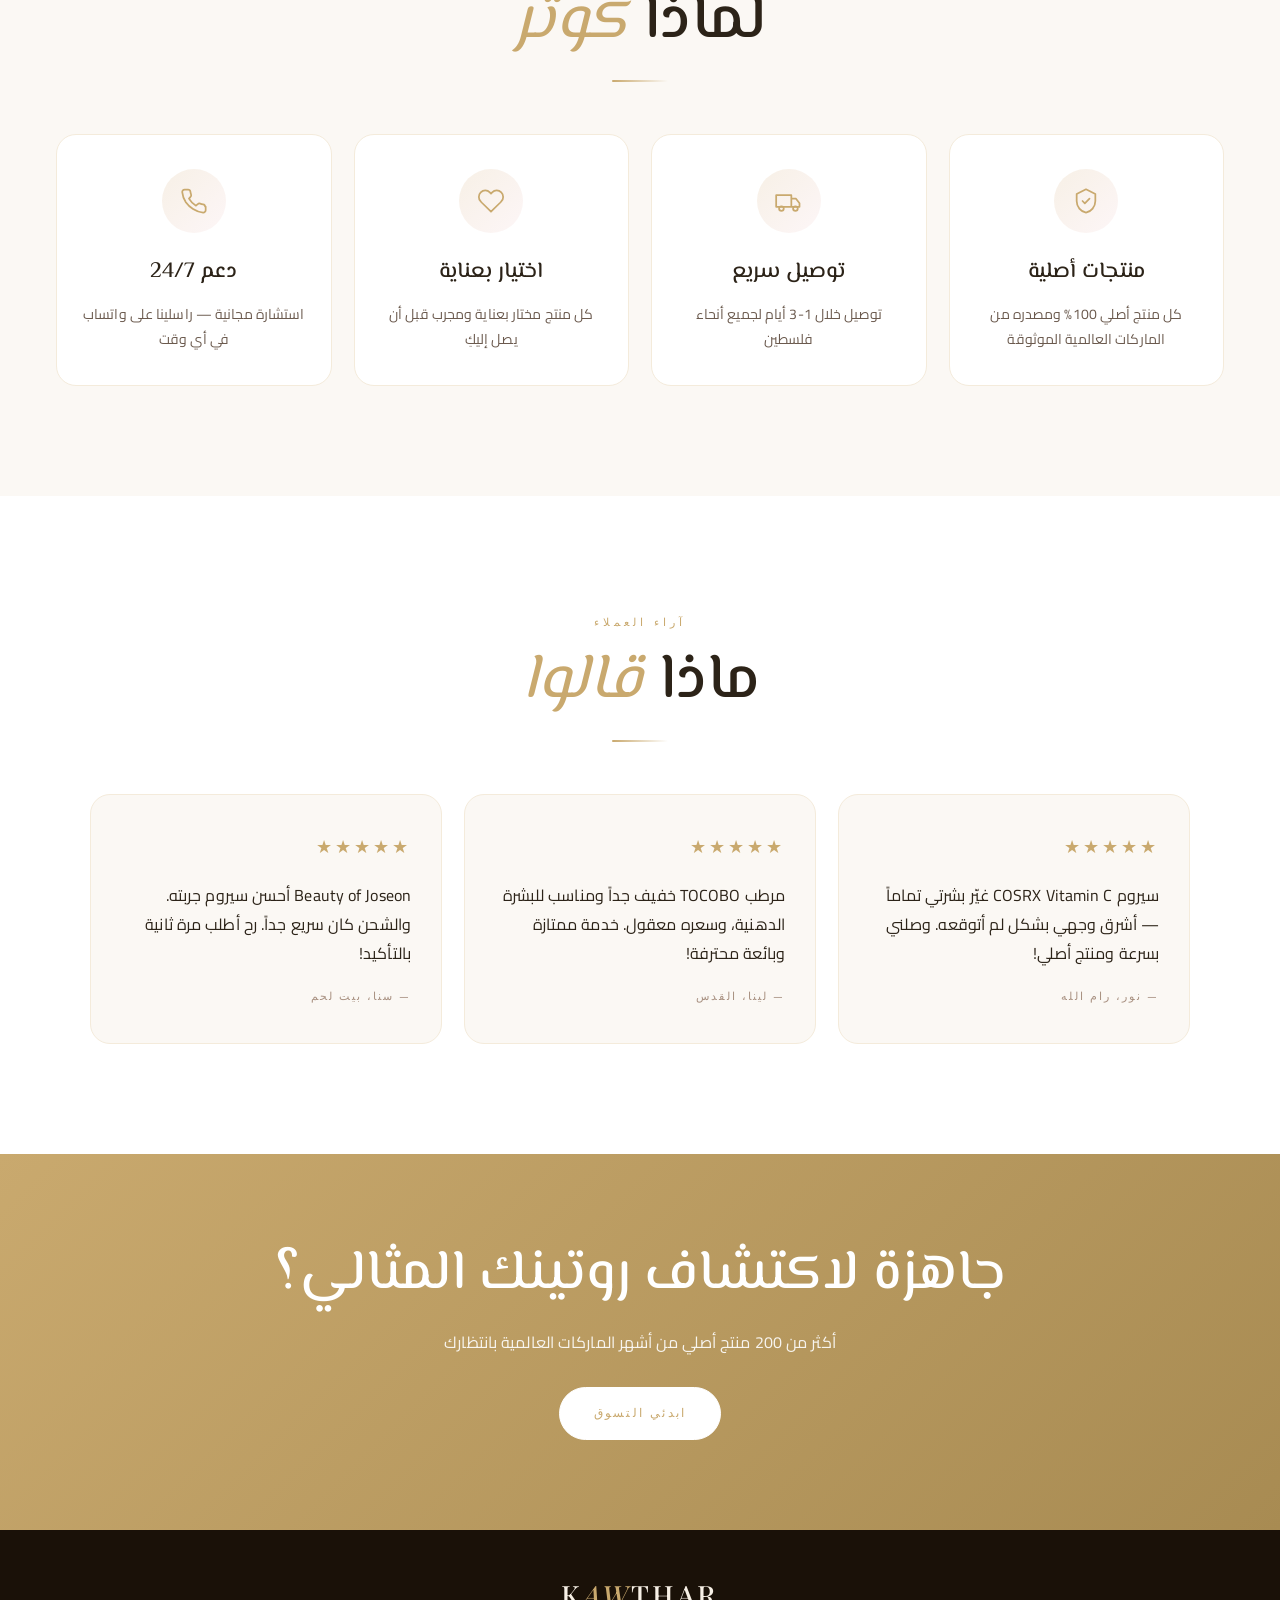
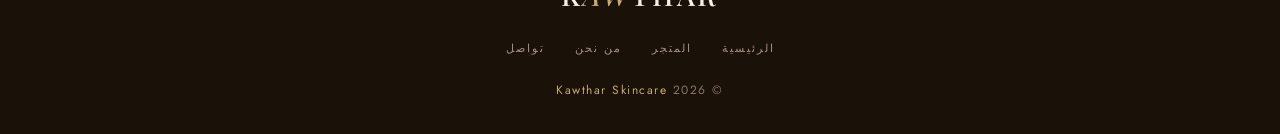
==== commit 21a33684: "Add compact filter bar, sort/price filtering, and product modal - Redesigned shop filter bar: two-ro" ====
--- a/index.html
+++ b/index.html
@@ -146,14 +146,6 @@
       </blockquote>
       <div class="reviewer" data-ar="— سنا، بيت لحم" data-en="— Sana, Bethlehem">— سنا، بيت لحم</div>
     </div>
-    <div class="review-card">
-      <div class="stars">★★★★★</div>
-      <blockquote data-ar="ANUA Heartleaf Toner خفيف وهادئ جداً للبشرة الحساسة. أنصح فيه وبكوثر 100%!"
-                  data-en="ANUA Heartleaf Toner is gentle and perfect for sensitive skin. I fully recommend Kawthar!">
-        "ANUA Heartleaf Toner خفيف وهادئ جداً للبشرة الحساسة."
-      </blockquote>
-      <div class="reviewer" data-ar="— ميار، نابلس" data-en="— Mayar, Nablus">— ميار، نابلس</div>
-    </div>
   </div>
 </section>
 
--- a/shared.css
+++ b/shared.css
@@ -433,6 +433,14 @@
   margin-bottom:16px;line-height:1.5;min-height:44px;flex:1;
 }
 body[dir="ltr"] .product-card h3{font-family:var(--font-en)}
+.product-card-rating{
+  display:flex;align-items:center;gap:5px;margin-bottom:10px;
+  color:var(--gold);font-size:12px;letter-spacing:1px;
+}
+.rating-num{
+  font-family:var(--font-en);font-size:11px;
+  color:var(--text-light);font-weight:500;letter-spacing:.3px;
+}
 .product-footer{display:flex;align-items:center;justify-content:space-between;gap:10px}
 .product-price{
   font-family:var(--font-display);
@@ -453,67 +461,252 @@
 .add-btn:hover{background:var(--gold);color:#fff;border-color:var(--gold)}
 .add-btn.added{background:var(--gold);color:#fff;border-color:var(--gold)}
 
-/* ─── FILTER BAR ─── */
-.filter-wrap{
-  max-width:1320px;margin:0 auto 44px;
-  display:flex;flex-direction:column;gap:20px;
+/* ─── FILTER BAR (compact) ─── */
+.sticky-filter{
+  position:sticky;top:var(--nav-h);z-index:50;
+  background: color-mix(in srgb, var(--bg) 94%, transparent);
+  backdrop-filter: blur(16px);
+  -webkit-backdrop-filter: blur(16px);
+  padding:10px 48px 8px;
+  border-bottom:1px solid var(--border-soft);
+  margin-bottom:24px;
+}
+.filter-toprow{
+  max-width:1320px;margin:0 auto 8px;
+  display:flex;align-items:center;gap:10px;flex-wrap:nowrap;
 }
 .search-bar{
-  position:relative;max-width:480px;width:100%;margin:0 auto;
+  position:relative;flex:1;min-width:160px;
 }
 .search-bar input{
-  width:100%;padding:14px 46px;
+  width:100%;padding:9px 38px;
   background:var(--surface);
   border:1px solid var(--border);
   border-radius: var(--radius-full);
-  font-family:inherit;font-size:14px;color:var(--text);
-  outline:none;transition:all .3s var(--ease);
+  font-family:inherit;font-size:13px;color:var(--text);
+  outline:none;transition:all .3s var(--ease);height:38px;
 }
 body[dir="rtl"] .search-bar input{text-align:right}
 .search-bar input:focus{border-color:var(--gold);box-shadow:0 0 0 3px rgba(201,169,110,.12)}
 .search-bar svg{
   position:absolute;top:50%;transform:translateY(-50%);
-  width:16px;height:16px;stroke:var(--text-light);fill:none;stroke-width:1.8;stroke-linecap:round;stroke-linejoin:round;
-}
-body[dir="rtl"] .search-bar svg{right:18px}
-body[dir="ltr"] .search-bar svg{left:18px}
-
-.filter-bar{
-  display:flex;flex-wrap:wrap;gap:10px;justify-content:center;
-}
+  width:14px;height:14px;stroke:var(--text-light);fill:none;stroke-width:2;stroke-linecap:round;stroke-linejoin:round;pointer-events:none;
+}
+body[dir="rtl"] .search-bar svg{right:14px}
+body[dir="ltr"] .search-bar svg{left:14px}
+
+.filter-select{
+  font-family:var(--font-en);
+  font-size:11px;letter-spacing:1px;
+  height:38px;padding:0 34px 0 14px;
+  background:var(--surface);
+  border:1px solid var(--border);
+  border-radius:var(--radius-full);
+  color:var(--text-mid);
+  cursor:pointer;
+  appearance:none;-webkit-appearance:none;
+  background-image:url("data:image/svg+xml;utf8,<svg xmlns='http://www.w3.org/2000/svg' viewBox='0 0 16 16' fill='none' stroke='%23A89080' stroke-width='1.6' stroke-linecap='round' stroke-linejoin='round'><path d='M4 6l4 4 4-4'/></svg>");
+  background-repeat:no-repeat;
+  background-position:right 10px center;
+  background-size:14px;
+  outline:none;flex-shrink:0;
+  transition:all .3s var(--ease);
+  white-space:nowrap;
+}
+body[dir="rtl"] .filter-select{
+  padding:0 14px 0 34px;
+  background-position:left 10px center;
+}
+.filter-select:focus{border-color:var(--gold);box-shadow:0 0 0 3px rgba(201,169,110,.12)}
+.filter-select:hover{border-color:var(--gold);color:var(--gold)}
+
+.cat-pills-row{
+  max-width:1320px;margin:0 auto;
+  display:flex;gap:7px;
+  overflow-x:auto;padding-bottom:3px;
+  scrollbar-width:none;
+}
+.cat-pills-row::-webkit-scrollbar{display:none}
+
 .filter-btn{
   font-family:var(--font-en);
-  font-size:11px;letter-spacing:2.2px;text-transform:uppercase;
-  padding:10px 22px;
+  font-size:10px;letter-spacing:1.8px;text-transform:uppercase;
+  padding:6px 15px;height:30px;
   border:1px solid var(--border);
   background:var(--surface);color:var(--text-mid);
-  border-radius: var(--radius-full);
-  transition: all .3s var(--ease);font-weight:500;
-}
-.filter-btn span{font-family:var(--font-ar);letter-spacing:0;margin-inline-start:4px}
-body[dir="ltr"] .filter-btn span{display:none}
+  border-radius:var(--radius-full);
+  transition:all .3s var(--ease);font-weight:500;
+  white-space:nowrap;flex-shrink:0;
+}
 .filter-btn:hover{border-color:var(--gold);color:var(--gold)}
 .filter-btn.active{
-  background: linear-gradient(135deg, var(--gold), var(--gold-deep));
+  background:linear-gradient(135deg,var(--gold),var(--gold-deep));
   color:#fff;border-color:var(--gold);
-  box-shadow: 0 6px 18px rgba(201,169,110,.28);
+  box-shadow:0 4px 12px rgba(201,169,110,.28);
 }
 
 .product-count{
-  text-align:center;font-family:var(--font-en);
-  font-size:12px;letter-spacing:2px;color:var(--text-light);
-  text-transform:uppercase;margin-bottom:28px;
-}
-.product-count b{color:var(--gold);font-family:var(--font-display);font-size:18px;margin:0 4px}
-
-/* Sticky filter for shop */
-.sticky-filter{
-  position:sticky;top:var(--nav-h);z-index:50;
-  background: color-mix(in srgb, var(--bg) 92%, transparent);
-  backdrop-filter: blur(14px);
-  padding:22px 0 16px;
-  border-bottom:1px solid var(--border-soft);
-  margin-bottom: 28px;
+  max-width:1320px;margin:0 auto 20px;
+  font-family:var(--font-en);
+  font-size:11px;letter-spacing:2px;color:var(--text-light);
+  text-transform:uppercase;
+}
+.product-count b{color:var(--gold);font-family:var(--font-display);font-size:17px;margin:0 3px}
+
+/* ─── PRODUCT MODAL / LIGHTBOX ─── */
+.product-overlay{
+  position:fixed;inset:0;z-index:600;
+  background:rgba(26,17,8,.72);
+  backdrop-filter:blur(12px);
+  -webkit-backdrop-filter:blur(12px);
+  display:flex;align-items:center;justify-content:center;gap:18px;
+  padding:24px;
+  opacity:0;pointer-events:none;
+  transition:opacity .35s var(--ease);
+}
+.product-overlay.open{opacity:1;pointer-events:all}
+
+.modal-card{
+  background:var(--bg);
+  border-radius:var(--radius-lg);
+  width:100%;max-width:820px;
+  max-height:88vh;overflow:hidden;
+  display:flex;flex-direction:row;
+  transform:scale(.88) translateY(28px);
+  opacity:0;
+  transition:transform .4s var(--ease), opacity .35s var(--ease);
+  box-shadow:0 50px 120px rgba(26,17,8,.35);
+}
+.product-overlay.open .modal-card{transform:scale(1) translateY(0);opacity:1}
+body[dir="rtl"] .modal-card{flex-direction:row-reverse}
+
+.modal-visual{
+  width:260px;flex-shrink:0;
+  background:linear-gradient(145deg,var(--pink-soft),var(--gold-pale));
+  display:flex;align-items:center;justify-content:center;
+  position:relative;overflow:hidden;
+}
+body[dir="ltr"] .modal-visual{border-radius:var(--radius-lg) 0 0 var(--radius-lg)}
+body[dir="rtl"] .modal-visual{border-radius:0 var(--radius-lg) var(--radius-lg) 0}
+.modal-visual::before{
+  content:'';position:absolute;width:200px;height:200px;
+  background:radial-gradient(circle,rgba(255,255,255,.55),transparent 70%);
+  border-radius:50%;top:-30px;right:-30px;
+}
+.modal-visual::after{
+  content:'';position:absolute;width:120px;height:120px;
+  background:radial-gradient(circle,rgba(201,169,110,.25),transparent 70%);
+  border-radius:50%;bottom:20px;left:10px;
+}
+.modal-visual svg{
+  width:100px;height:100px;
+  stroke:var(--gold);fill:none;stroke-width:1.1;
+  position:relative;z-index:2;opacity:.9;
+}
+.modal-new-badge{
+  position:absolute;top:18px;left:18px;z-index:3;
+  font-family:var(--font-en);font-size:9px;letter-spacing:2px;text-transform:uppercase;
+  background:var(--pink-deep);color:#fff;
+  padding:5px 12px;border-radius:var(--radius-full);
+}
+
+.modal-info{
+  flex:1;min-width:0;
+  padding:36px 32px;
+  display:flex;flex-direction:column;gap:12px;
+  overflow-y:auto;
+}
+.modal-brand{
+  font-family:var(--font-en);
+  font-size:10px;letter-spacing:3px;text-transform:uppercase;
+  color:var(--gold);font-weight:600;
+}
+.modal-name{
+  font-family:var(--font-display);
+  font-size:clamp(20px,2.5vw,28px);font-weight:500;
+  line-height:1.2;color:var(--text);margin:0;
+}
+body[dir="rtl"] .modal-name{font-family:var(--font-ar-display)}
+.modal-meta{
+  display:flex;align-items:center;gap:10px;flex-wrap:wrap;
+}
+.modal-stars{
+  color:var(--gold);font-size:14px;letter-spacing:1.5px;
+  display:flex;align-items:center;gap:5px;
+}
+.modal-rating-num{
+  font-family:var(--font-en);font-size:12px;font-weight:600;
+  color:var(--text-mid);letter-spacing:.3px;
+}
+.modal-cat-tag{
+  font-family:var(--font-en);font-size:10px;letter-spacing:1.5px;text-transform:uppercase;
+  color:var(--text-mid);background:var(--surface);
+  border:1px solid var(--border);padding:4px 12px;border-radius:var(--radius-full);
+}
+body[dir="rtl"] .modal-cat-tag{font-family:var(--font-ar);letter-spacing:.3px}
+.modal-price{
+  font-family:var(--font-display);
+  font-size:34px;font-weight:500;color:var(--gold);line-height:1;
+}
+.modal-divider{height:1px;background:var(--border-soft);margin:4px 0}
+.modal-desc{
+  font-size:14px;color:var(--text-mid);line-height:1.85;margin:0;
+}
+.modal-ingredients{
+  display:flex;flex-direction:column;gap:6px;
+  padding:14px 16px;
+  background:var(--surface);border-radius:var(--radius-sm);
+  border:1px solid var(--border-soft);
+}
+.modal-ing-label{
+  font-family:var(--font-en);font-size:10px;letter-spacing:2px;
+  text-transform:uppercase;color:var(--text-light);font-weight:600;
+}
+body[dir="rtl"] .modal-ing-label{font-family:var(--font-ar);letter-spacing:.3px}
+.modal-ing-list{font-size:13px;color:var(--text-mid);line-height:1.7}
+.modal-counter{
+  font-family:var(--font-en);font-size:11px;letter-spacing:1.5px;
+  color:var(--text-light);text-align:center;margin-top:4px;
+}
+.modal-add-btn{margin-top:auto;width:100%}
+
+.modal-close-btn{
+  position:fixed;top:18px;right:18px;z-index:602;
+  width:44px;height:44px;border-radius:50%;
+  background:rgba(251,248,244,.15);
+  border:1px solid rgba(255,255,255,.3);
+  color:#fff;backdrop-filter:blur(6px);
+  display:flex;align-items:center;justify-content:center;
+  transition:all .3s var(--ease);cursor:pointer;
+}
+.modal-close-btn:hover{background:var(--gold);border-color:var(--gold)}
+.modal-close-btn svg{width:16px;height:16px;stroke:currentColor;fill:none;stroke-width:2;stroke-linecap:round}
+
+.modal-nav-btn{
+  width:52px;height:52px;border-radius:50%;flex-shrink:0;
+  background:rgba(251,248,244,.12);
+  border:1px solid rgba(255,255,255,.25);
+  color:#fff;backdrop-filter:blur(6px);
+  display:flex;align-items:center;justify-content:center;
+  transition:all .3s var(--ease);cursor:pointer;
+}
+.modal-nav-btn:hover{background:var(--gold);border-color:var(--gold);transform:scale(1.08)}
+.modal-nav-btn svg{width:22px;height:22px;stroke:currentColor;fill:none;stroke-width:2;stroke-linecap:round;stroke-linejoin:round}
+
+@media(max-width:680px){
+  .sticky-filter{padding:8px 16px 6px}
+  .filter-toprow{flex-wrap:wrap;gap:8px}
+  .filter-select{font-size:10px;padding:0 28px 0 10px;height:34px}
+  .product-overlay{padding:0;gap:0;align-items:flex-end}
+  .modal-card{max-width:100%;max-height:92vh;border-radius:var(--radius-lg) var(--radius-lg) 0 0;flex-direction:column}
+  body[dir="rtl"] .modal-card{flex-direction:column}
+  .modal-visual{width:100%;min-height:180px;border-radius:var(--radius-lg) var(--radius-lg) 0 0}
+  body[dir="rtl"] .modal-visual,body[dir="ltr"] .modal-visual{border-radius:var(--radius-lg) var(--radius-lg) 0 0}
+  .modal-info{padding:22px 20px}
+  .modal-nav-btn{position:fixed;top:50%;transform:translateY(-50%)}
+  .modal-prev{left:10px}
+  .modal-next{right:10px}
+  .modal-close-btn{top:12px;right:12px}
 }
 
 /* ─── ABOUT SECTION ─── */
